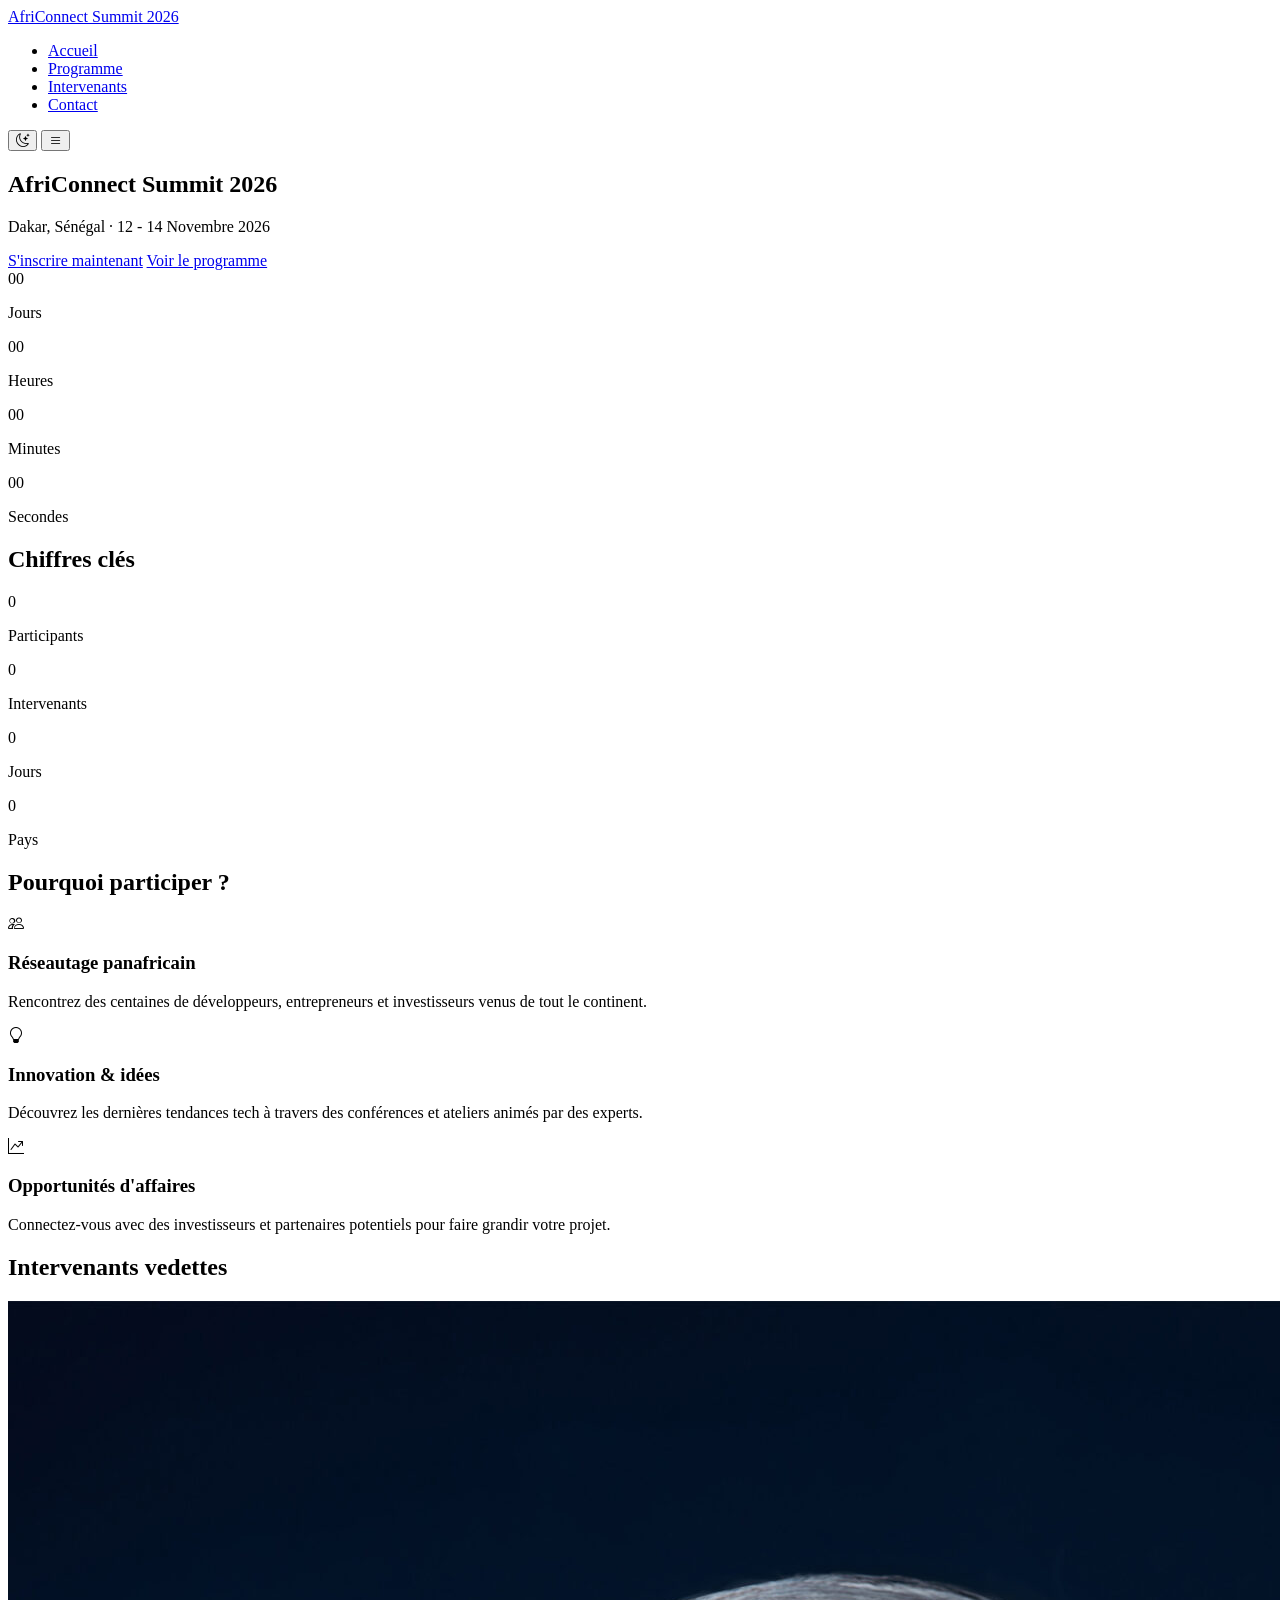
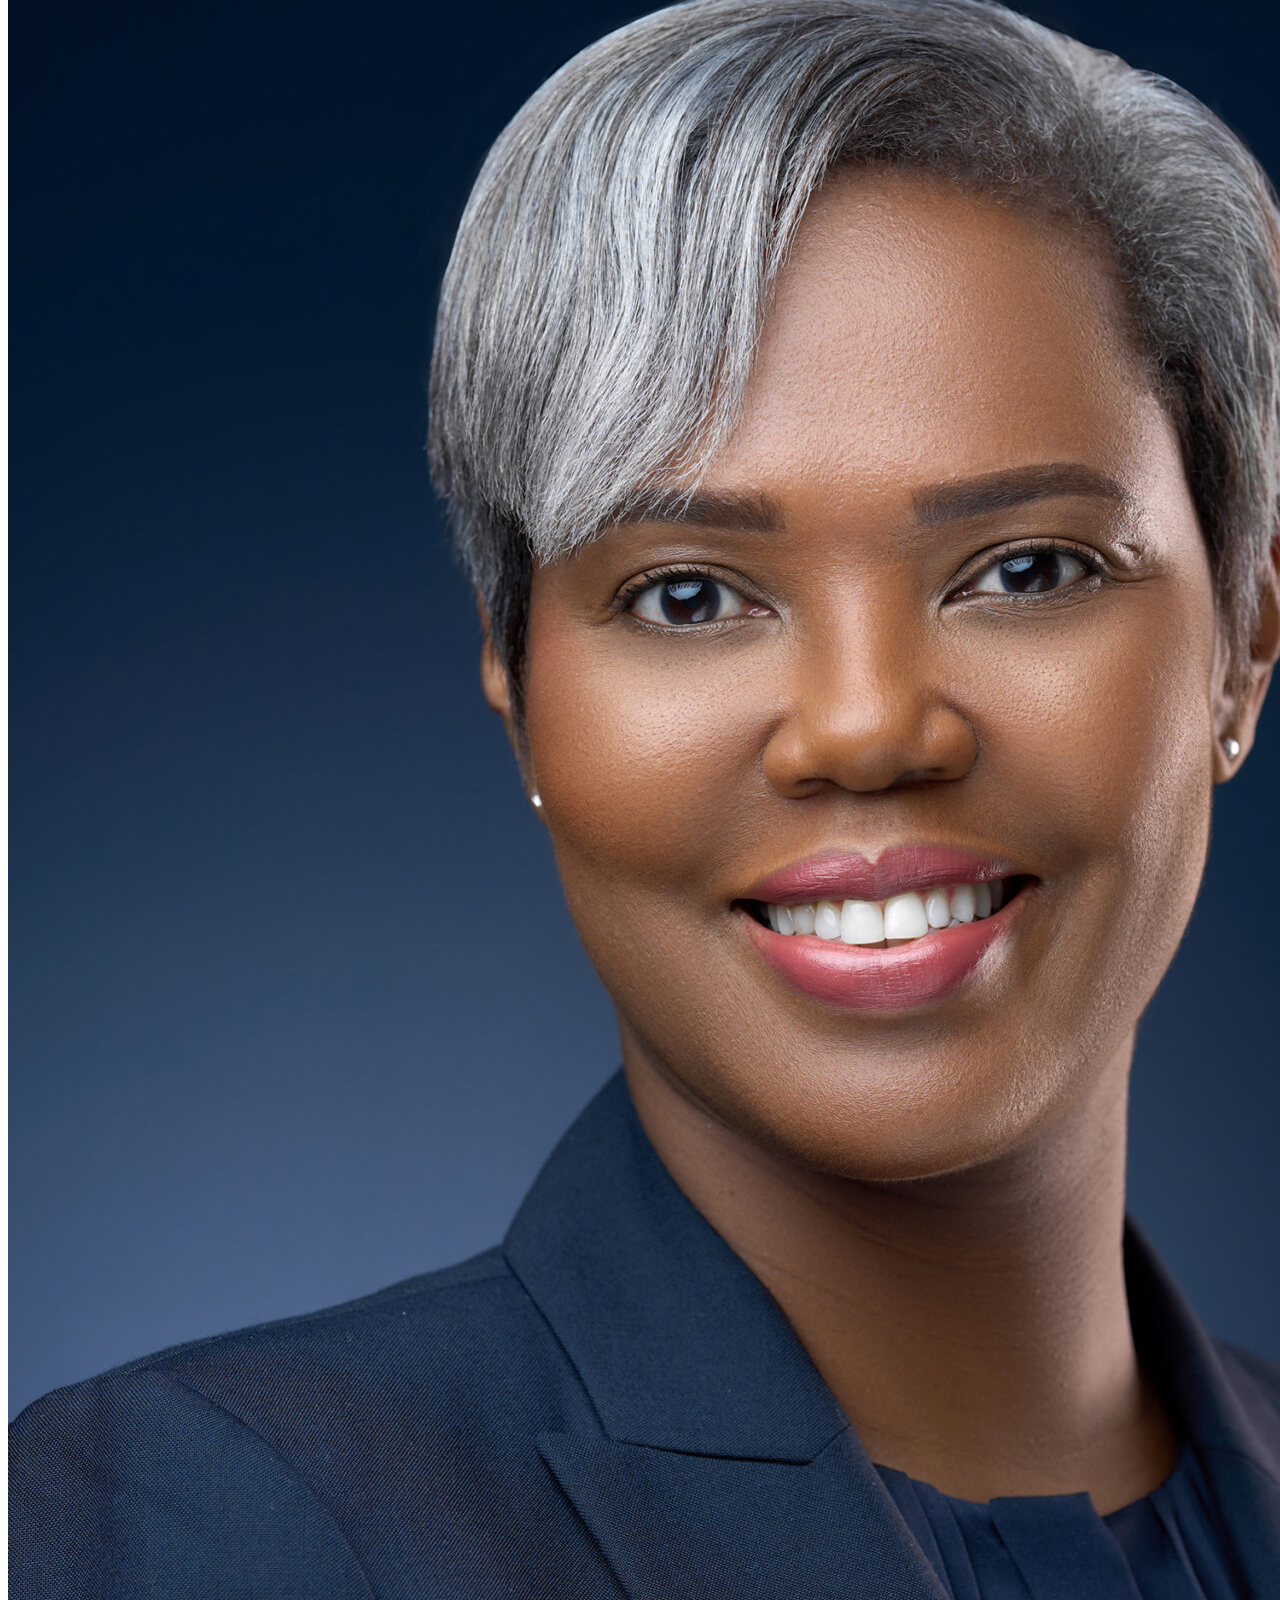
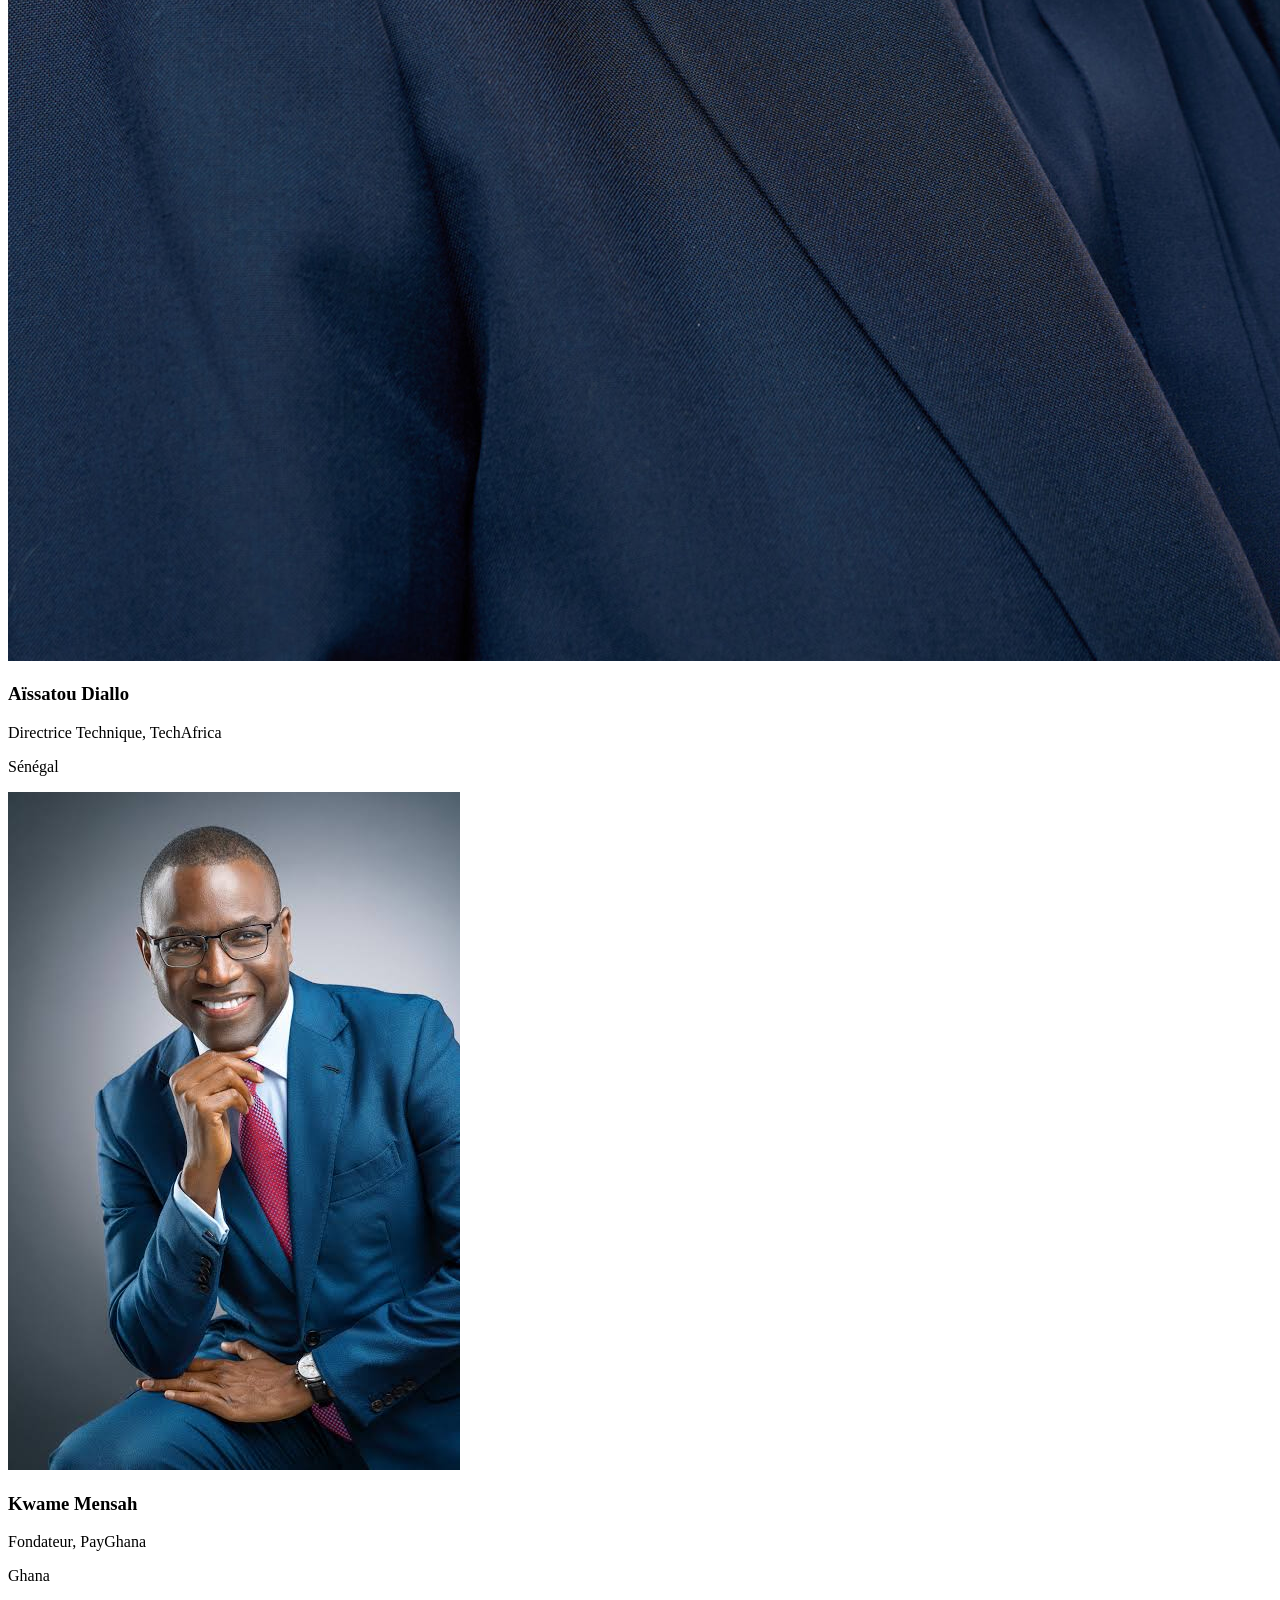
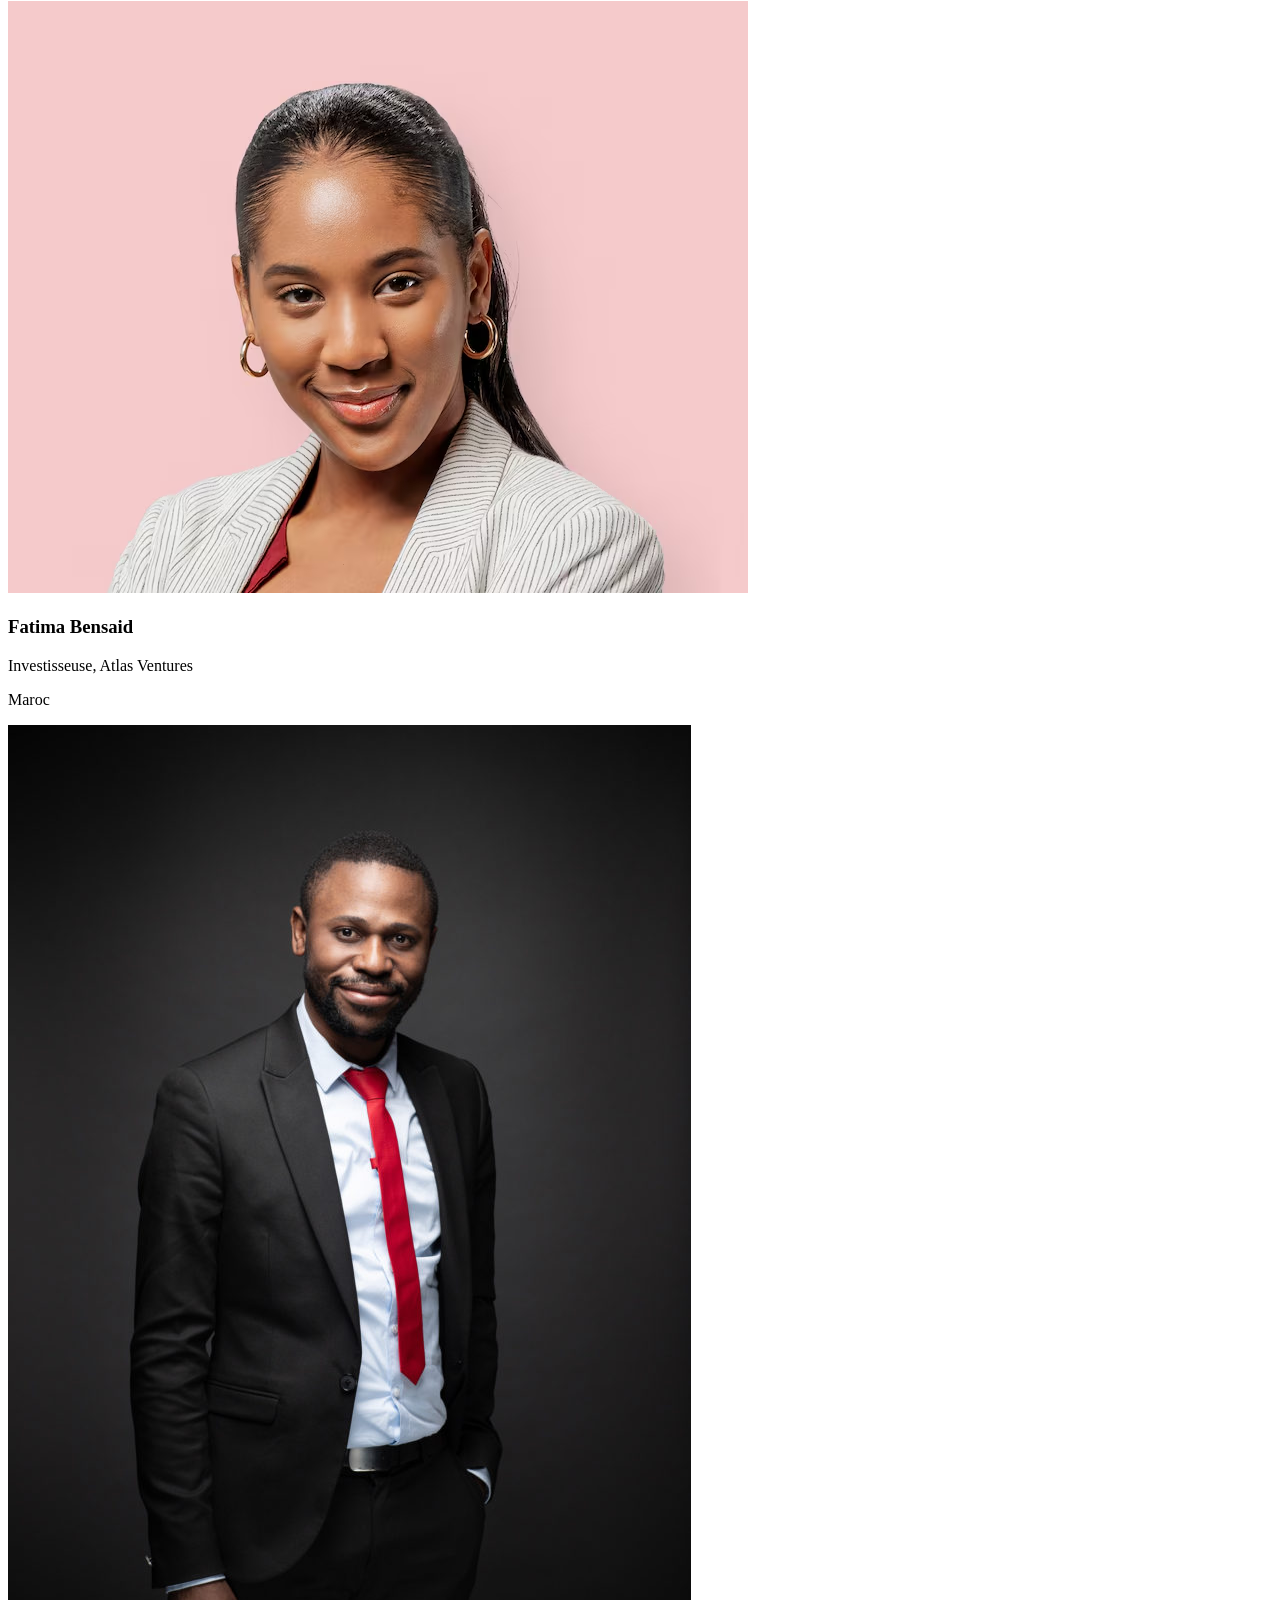
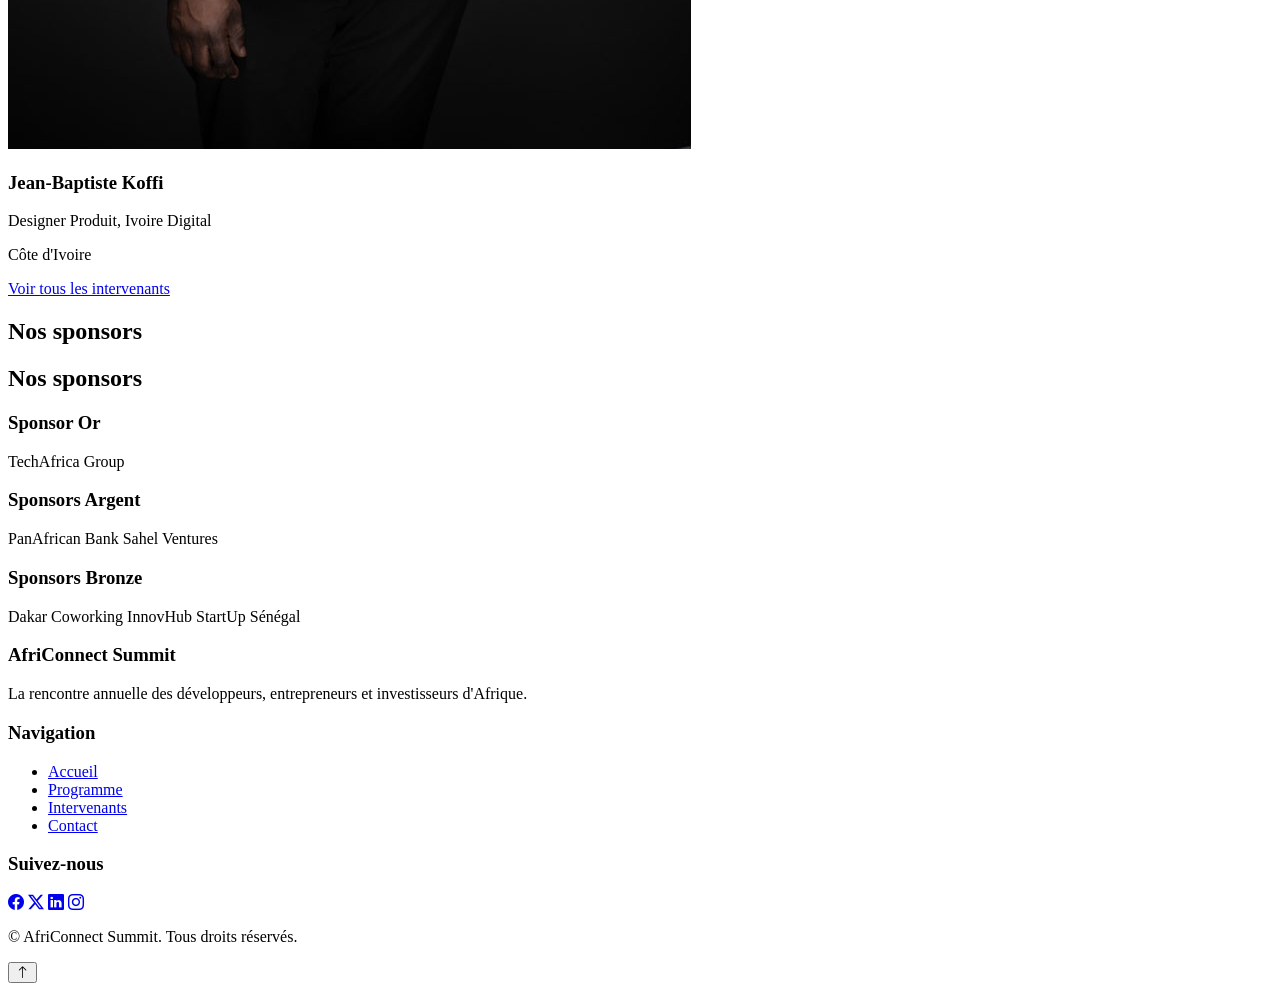
==== index.html @ 8e3510ae "Structure HTML complète de la page d'accueil" ====
<!DOCTYPE html>
<html lang="fr">
<head>
  <meta charset="UTF-8">
  <meta name="viewport" content="width=device-width, initial-scale=1.0">
  <title>AfriConnect Summit 2026</title>
  <link rel="preconnect" href="https://fonts.googleapis.com">
  <link href="https://fonts.googleapis.com/css2?family=Poppins:wght@600;700&family=Inter:wght@400;500&display=swap" rel="stylesheet">
  <link rel="stylesheet" href="https://cdn.jsdelivr.net/npm/bootstrap-icons@1.11.3/font/bootstrap-icons.css">
  <link rel="stylesheet" href="css/style.css">
</head>
<body>
    <header id="navbar">
  <nav>
    <a href="index.html" class="logo">AfriConnect Summit 2026</a>

    <ul class="nav-links">
      <li><a href="index.html">Accueil</a></li>
      <li><a href="programme.html">Programme</a></li>
      <li><a href="intervenants.html">Intervenants</a></li>
      <li><a href="contact.html">Contact</a></li>
    </ul>

    <button id="theme-toggle" aria-label="Basculer entre le mode sombre et le mode clair">
      <i class="bi bi-moon-stars"></i>
    </button>

    <button id="hamburger" aria-label="Ouvrir le menu de navigation">
      <i class="bi bi-list"></i>
    </button>
  </nav>
</header>

<main>

    <section class="hero">
        <h1>AfriConnect Summit 2026</h1>
        <p class="hero-subtitle">Dakar, Sénégal · 12 - 14 Novembre 2026</p>

        <div class="hero-buttons">
            <a href="contact.html" class="btn btn-primary">S'inscrire maintenant</a>
            <a href="programme.html" class="btn btn-secondary">Voir le programme</a>
        </div>

        <div class="countdown" id="countdown">
            <div class="countdown-item">
            <span id="days">00</span>
            <p>Jours</p>
        </div>
        <div class="countdown-item">
            <span id="hours">00</span>
            <p>Heures</p>
        </div>
        <div class="countdown-item">
            <span id="minutes">00</span>
            <p>Minutes</p>
        </div>
        <div class="countdown-item">
            <span id="seconds">00</span>
            <p>Secondes</p>
        </div>
        </div>
    </section>

</main>

<section class="stats">
  <h2 class="sr-only">Chiffres clés</h2>

  <div class="stats-grid">
    <div class="stat-item">
      <span class="stat-number" data-target="1200">0</span>
      <p>Participants</p>
    </div>

    <div class="stat-item">
      <span class="stat-number" data-target="48">0</span>
      <p>Intervenants</p>
    </div>

    <div class="stat-item">
      <span class="stat-number" data-target="3">0</span>
      <p>Jours</p>
    </div>

    <div class="stat-item">
      <span class="stat-number" data-target="12">0</span>
      <p>Pays</p>
    </div>
  </div>
</section>

<section class="why-attend">
  <h2>Pourquoi participer ?</h2>

  <div class="why-attend-grid">
    <article class="why-item">
      <i class="bi bi-people" aria-hidden="true"></i>
      <h3>Réseautage panafricain</h3>
      <p>Rencontrez des centaines de développeurs, entrepreneurs et investisseurs venus de tout le continent.</p>
    </article>

    <article class="why-item">
      <i class="bi bi-lightbulb" aria-hidden="true"></i>
      <h3>Innovation & idées</h3>
      <p>Découvrez les dernières tendances tech à travers des conférences et ateliers animés par des experts.</p>
    </article>

    <article class="why-item">
      <i class="bi bi-graph-up-arrow" aria-hidden="true"></i>
      <h3>Opportunités d'affaires</h3>
      <p>Connectez-vous avec des investisseurs et partenaires potentiels pour faire grandir votre projet.</p>
    </article>
  </div>
</section>

<section class="featured-speakers">
  <h2>Intervenants vedettes</h2>

  <div class="speakers-grid">
    <article class="speaker-card">
      <img src="images/LP_08780-scaled.jpg" alt="Portrait de Aïssatou Diallo, Directrice Technique">
      <h3>Aïssatou Diallo</h3>
      <p class="speaker-title">Directrice Technique, TechAfrica</p>
      <p class="speaker-country">Sénégal</p>
    </article>

    <article class="speaker-card">
      <img src="images/images (1).jpg" alt="Portrait de Kwame Mensah, Fondateur de startup">
      <h3>Kwame Mensah</h3>
      <p class="speaker-title">Fondateur, PayGhana</p>
      <p class="speaker-country">Ghana</p>
    </article>

    <article class="speaker-card">
      <img src="images/portrait-femme-affaires-confiant-visage-souriant_53876-137693.avif" alt="Portrait de Fatima Bensaid, Investisseuse">
      <h3>Fatima Bensaid</h3>
      <p class="speaker-title">Investisseuse, Atlas Ventures</p>
      <p class="speaker-country">Maroc</p>
    </article>

    <article class="speaker-card">
      <img src="images/IMG_1684-Modifier-683x1024.jpg" alt="Portrait de Jean-Baptiste Koffi, Designer produit">
      <h3>Jean-Baptiste Koffi</h3>
      <p class="speaker-title">Designer Produit, Ivoire Digital</p>
      <p class="speaker-country">Côte d'Ivoire</p>
    </article>
  </div>

  <a href="intervenants.html" class="btn btn-secondary">Voir tous les intervenants</a>
</section>

<section class="sponsors">
  <h2>Nos sponsors</h2>

  <section class="sponsors">
  <h2>Nos sponsors</h2>

  <div class="sponsors-tier">
    <h3>Sponsor Or</h3>
    <div class="sponsors-row sponsors-gold">
      <span class="sponsor-name">TechAfrica Group</span>
    </div>
  </div>

  <div class="sponsors-tier">
    <h3>Sponsors Argent</h3>
    <div class="sponsors-row sponsors-silver">
      <span class="sponsor-name">PanAfrican Bank</span>
      <span class="sponsor-name">Sahel Ventures</span>
    </div>
  </div>

  <div class="sponsors-tier">
    <h3>Sponsors Bronze</h3>
    <div class="sponsors-row sponsors-bronze">
      <span class="sponsor-name">Dakar Coworking</span>
      <span class="sponsor-name">InnovHub</span>
      <span class="sponsor-name">StartUp Sénégal</span>
    </div>
  </div>
</section>

<footer>
  <div class="footer-columns">

    <div class="footer-col">
      <h3>AfriConnect Summit</h3>
      <p>La rencontre annuelle des développeurs, entrepreneurs et investisseurs d'Afrique.</p>
    </div>

    <div class="footer-col">
      <h3>Navigation</h3>
      <ul>
        <li><a href="index.html">Accueil</a></li>
        <li><a href="programme.html">Programme</a></li>
        <li><a href="intervenants.html">Intervenants</a></li>
        <li><a href="contact.html">Contact</a></li>
      </ul>
    </div>

    <div class="footer-col">
      <h3>Suivez-nous</h3>
      <div class="social-icons">
        <a href="#" aria-label="Suivre AfriConnect Summit sur Facebook"><i class="bi bi-facebook"></i></a>
        <a href="#" aria-label="Suivre AfriConnect Summit sur Twitter"><i class="bi bi-twitter-x"></i></a>
        <a href="#" aria-label="Suivre AfriConnect Summit sur LinkedIn"><i class="bi bi-linkedin"></i></a>
        <a href="#" aria-label="Suivre AfriConnect Summit sur Instagram"><i class="bi bi-instagram"></i></a>
      </div>
    </div>

  </div>

  <div class="footer-bottom">
    <p>&copy; <span id="year"></span> AfriConnect Summit. Tous droits réservés.</p>
  </div>

  <button id="back-to-top" aria-label="Retourner en haut de la page">
    <i class="bi bi-arrow-up"></i>
  </button>
</footer>

</body>
</html>
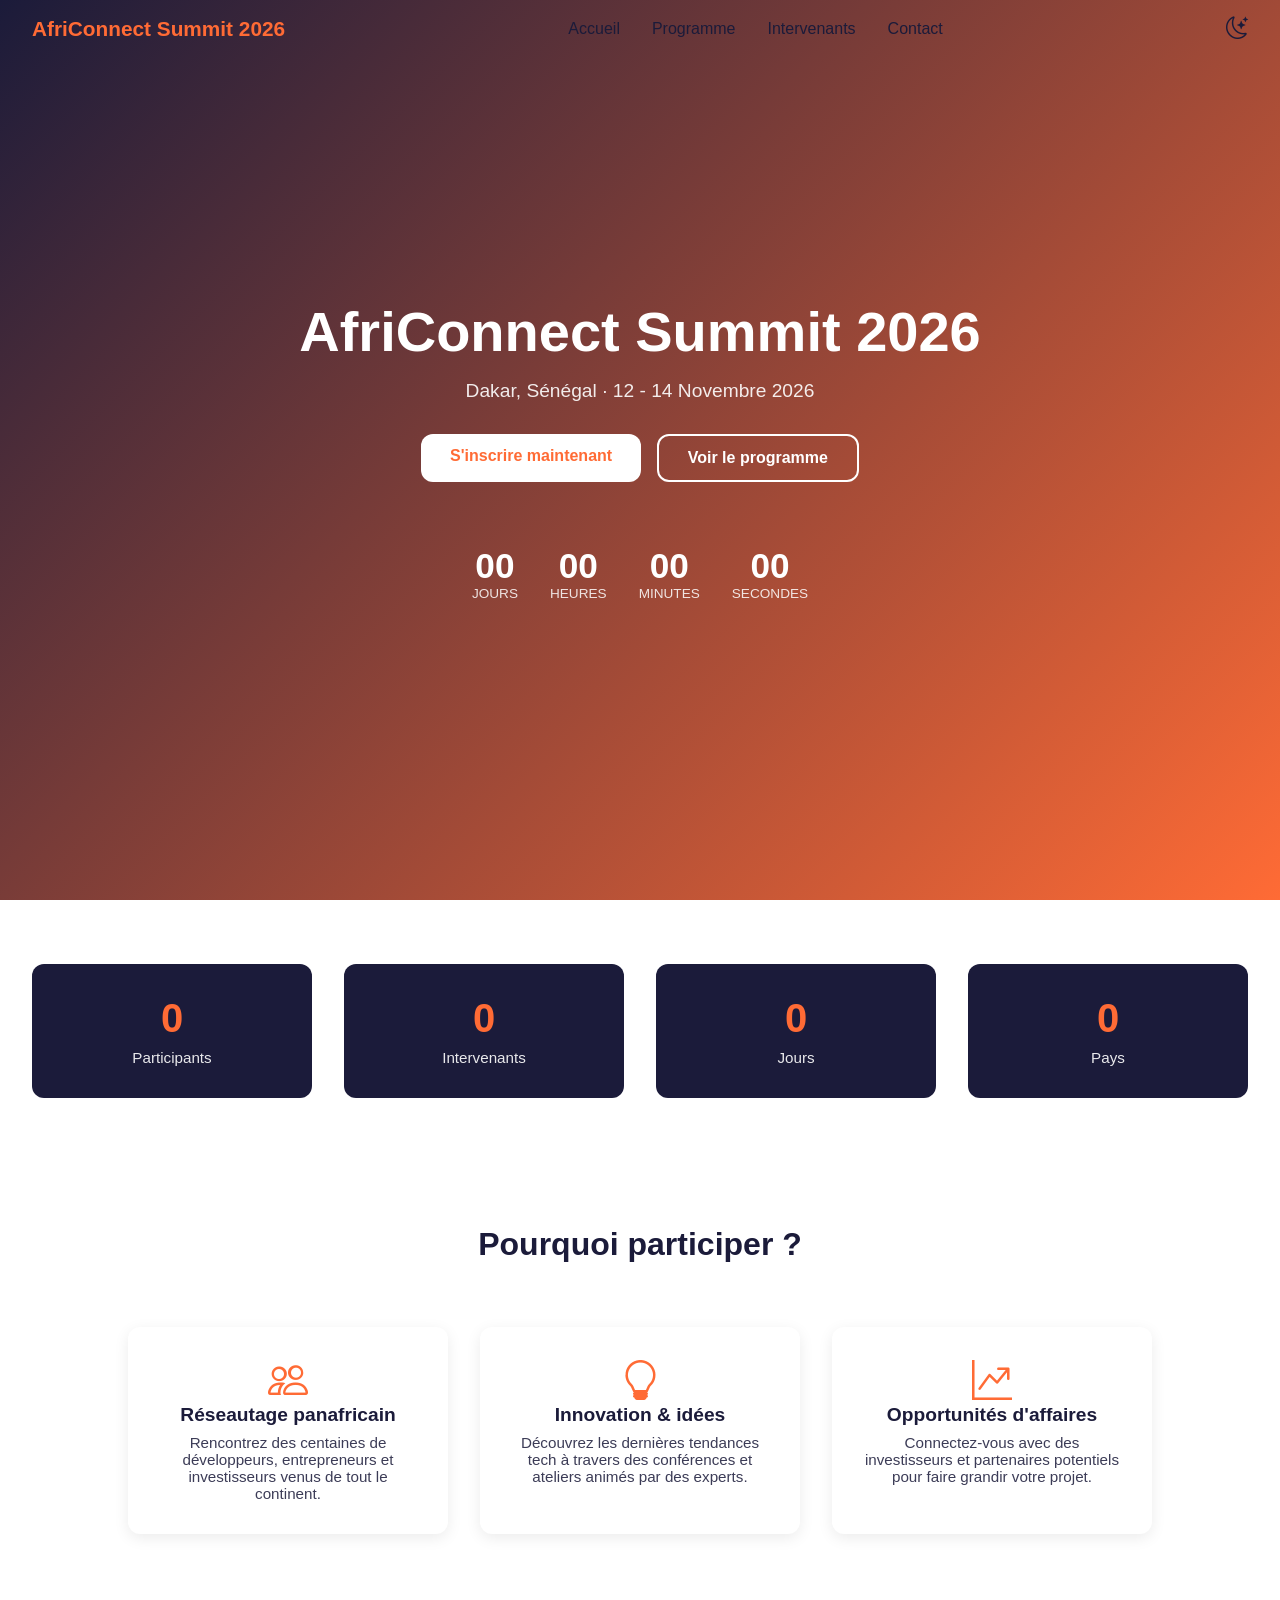
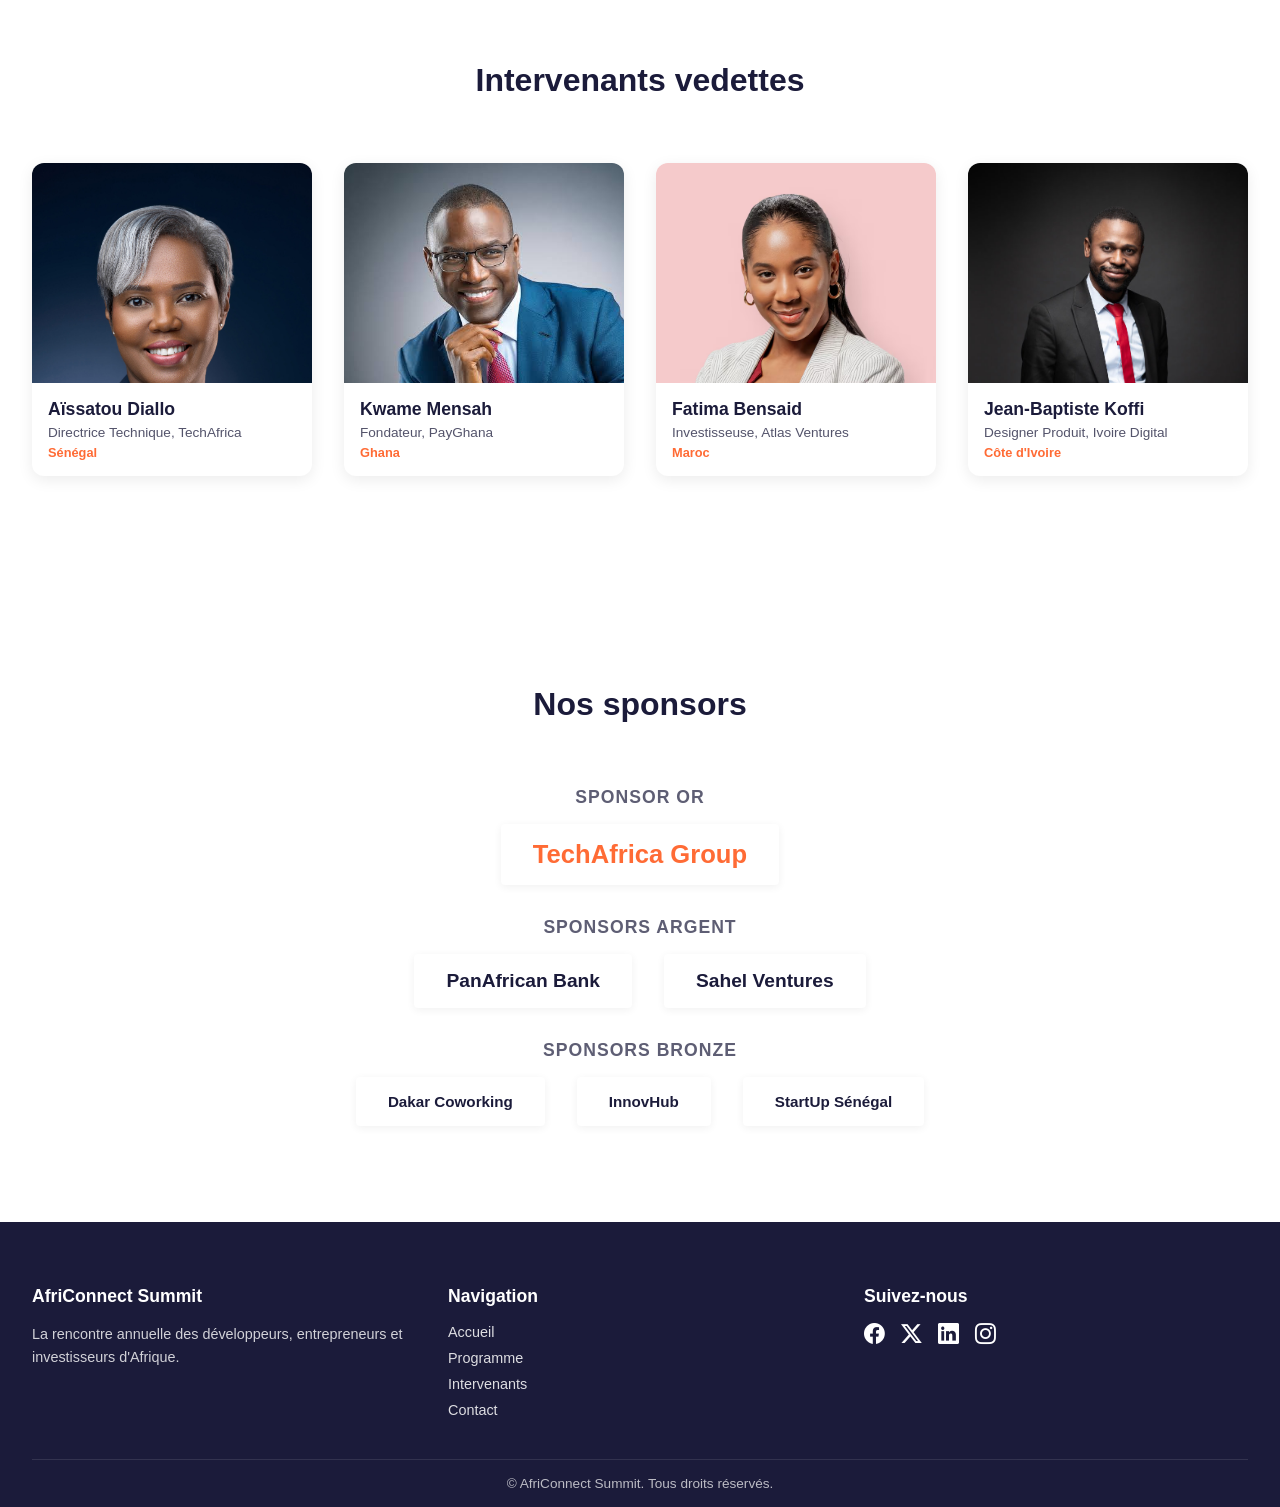
==== commit 3ea4fe10: "Mise en place des variables CSS et du style de la navbar/hero" ====
--- a/index.html
+++ b/index.html
@@ -150,9 +150,6 @@
   <a href="intervenants.html" class="btn btn-secondary">Voir tous les intervenants</a>
 </section>
 
-<section class="sponsors">
-  <h2>Nos sponsors</h2>
-
   <section class="sponsors">
   <h2>Nos sponsors</h2>
 
--- a/css/style.css
+++ b/css/style.css
@@ -0,0 +1,544 @@
+:root {
+  /* Couleurs principales */
+  --color-primary: #FF6B35;
+  --color-secondary: #1B1B3A;
+  --color-light-bg: #FFFFFF;
+  --color-light-text: #1B1B3A;
+
+  /* Couleurs dark mode */
+  --color-dark-bg: #12121F;
+  --color-dark-text: #F5F5F5;
+
+  /* Typographie */
+  --font-heading: 'Poppins', sans-serif;
+  --font-body: 'Inter', sans-serif;
+
+  /* Espacements */
+  --spacing-sm: 0.5rem;
+  --spacing-md: 1rem;
+  --spacing-lg: 2rem;
+  --spacing-xl: 4rem;
+
+  /* Radius */
+  --radius-sm: 4px;
+  --radius-md: 12px;
+
+  /* Transition standard */
+  --transition-speed: 0.3s;
+}
+
+[data-theme="dark"] {
+  --color-light-bg: var(--color-dark-bg);
+  --color-light-text: var(--color-dark-text);
+}
+
+* {
+  margin: 0;
+  padding: 0;
+  box-sizing: border-box;
+}
+
+body {
+  font-family: var(--font-body);
+  background: var(--color-light-bg);
+  color: var(--color-light-text);
+  transition: background var(--transition-speed), color var(--transition-speed);
+}
+
+h1, h2, h3 {
+  font-family: var(--font-heading);
+}
+
+a {
+  text-decoration: none;
+  color: inherit;
+}
+
+img {
+  max-width: 100%;
+  display: block;
+}
+
+.sr-only {
+  position: absolute;
+  width: 1px;
+  height: 1px;
+  overflow: hidden;
+  clip: rect(0, 0, 0, 0);
+  white-space: nowrap;
+}
+
+/* ===== NAVBAR ===== */
+header#navbar {
+  position: fixed;
+  top: 0;
+  left: 0;
+  width: 100%;
+  z-index: 1000;
+  background: transparent;
+  transition: background var(--transition-speed), box-shadow var(--transition-speed);
+}
+
+header#navbar.scrolled {
+  background: var(--color-light-bg);
+  box-shadow: 0 2px 10px rgba(0, 0, 0, 0.1);
+}
+
+header#navbar nav {
+  display: flex;
+  align-items: center;
+  justify-content: space-between;
+  padding: var(--spacing-md) var(--spacing-lg);
+}
+
+.logo {
+  font-family: var(--font-heading);
+  font-weight: 700;
+  font-size: 1.3rem;
+  color: var(--color-primary);
+}
+
+.nav-links {
+  display: flex;
+  gap: var(--spacing-lg);
+  list-style: none;
+}
+
+.nav-links a {
+  font-weight: 500;
+  transition: color var(--transition-speed);
+}
+
+.nav-links a:hover {
+  color: var(--color-primary);
+}
+
+#theme-toggle,
+#hamburger {
+  background: none;
+  border: none;
+  font-size: 1.4rem;
+  cursor: pointer;
+  color: var(--color-light-text);
+  transition: color var(--transition-speed);
+}
+
+#theme-toggle:hover,
+#hamburger:hover {
+  color: var(--color-primary);
+}
+
+#hamburger {
+  display: none;
+}
+
+/* ===== HERO ===== */
+.hero {
+  min-height: 100vh;
+  display: flex;
+  flex-direction: column;
+  align-items: center;
+  justify-content: center;
+  text-align: center;
+  padding: var(--spacing-lg);
+  background: linear-gradient(135deg, var(--color-secondary), var(--color-primary));
+  color: #fff;
+  animation: fadeInUp 1s ease-out;
+}
+
+.hero h1 {
+  font-size: clamp(2rem, 5vw, 3.5rem);
+  margin-bottom: var(--spacing-md);
+}
+
+.hero-subtitle {
+  font-size: 1.2rem;
+  margin-bottom: var(--spacing-lg);
+  opacity: 0.9;
+}
+
+.hero-buttons {
+  display: flex;
+  gap: var(--spacing-md);
+  margin-bottom: var(--spacing-xl);
+  flex-wrap: wrap;
+  justify-content: center;
+}
+
+.btn {
+  padding: 0.8rem 1.8rem;
+  border-radius: var(--radius-md);
+  font-weight: 600;
+  transition: transform var(--transition-speed), box-shadow var(--transition-speed);
+}
+
+.btn-primary {
+  background: #fff;
+  color: var(--color-primary);
+}
+
+.btn-secondary {
+  background: transparent;
+  border: 2px solid #fff;
+  color: #fff;
+}
+
+.btn:hover {
+  transform: translateY(-3px);
+  box-shadow: 0 6px 15px rgba(0, 0, 0, 0.2);
+}
+
+/* Countdown */
+.countdown {
+  display: flex;
+  gap: var(--spacing-lg);
+}
+
+.countdown-item {
+  display: flex;
+  flex-direction: column;
+  align-items: center;
+}
+
+.countdown-item span {
+  font-size: 2.2rem;
+  font-weight: 700;
+  font-family: var(--font-heading);
+}
+
+.countdown-item p {
+  font-size: 0.85rem;
+  opacity: 0.85;
+  text-transform: uppercase;
+}
+
+@keyframes fadeInUp {
+  from {
+    opacity: 0;
+    transform: translateY(30px);
+  }
+  to {
+    opacity: 1;
+    transform: translateY(0);
+  }
+}
+
+/* ===== STATS ===== */
+.stats {
+  padding: var(--spacing-xl) var(--spacing-lg);
+}
+
+.stats-grid {
+  display: grid;
+  grid-template-columns: repeat(4, 1fr);
+  gap: var(--spacing-lg);
+  text-align: center;
+}
+
+.stat-item {
+  padding: var(--spacing-lg);
+  border-radius: var(--radius-md);
+  background: var(--color-secondary);
+  color: #fff;
+  transition: transform var(--transition-speed);
+}
+
+.stat-item:hover {
+  transform: translateY(-5px);
+}
+
+.stat-number {
+  display: block;
+  font-family: var(--font-heading);
+  font-size: 2.5rem;
+  font-weight: 700;
+  color: var(--color-primary);
+}
+
+.stat-item p {
+  margin-top: var(--spacing-sm);
+  font-size: 0.95rem;
+  opacity: 0.9;
+}
+
+/* ===== ANIMATIONS AU SCROLL (utilisées par IntersectionObserver) ===== */
+.reveal {
+  opacity: 0;
+  transform: translateY(40px);
+  transition: opacity 0.8s ease-out, transform 0.8s ease-out;
+}
+
+.reveal.visible {
+  opacity: 1;
+  transform: translateY(0);
+}
+
+/* ===== WHY ATTEND ===== */
+.why-attend {
+  padding: var(--spacing-xl) var(--spacing-lg);
+  text-align: center;
+}
+
+.why-attend h2 {
+  margin-bottom: var(--spacing-xl);
+  font-size: 2rem;
+}
+
+.why-attend-grid {
+  display: flex;
+  gap: var(--spacing-lg);
+  flex-wrap: wrap;
+  justify-content: center;
+}
+
+.why-item {
+  flex: 1 1 280px;
+  max-width: 320px;
+  padding: var(--spacing-lg);
+  border-radius: var(--radius-md);
+  background: var(--color-light-bg);
+  box-shadow: 0 4px 15px rgba(0, 0, 0, 0.08);
+  transition: transform var(--transition-speed), box-shadow var(--transition-speed);
+}
+
+.why-item:hover {
+  transform: translateY(-8px);
+  box-shadow: 0 10px 25px rgba(0, 0, 0, 0.12);
+}
+
+.why-item i {
+  font-size: 2.5rem;
+  color: var(--color-primary);
+  margin-bottom: var(--spacing-md);
+}
+
+.why-item h3 {
+  margin-bottom: var(--spacing-sm);
+  font-size: 1.2rem;
+}
+
+.why-item p {
+  font-size: 0.95rem;
+  opacity: 0.85;
+}
+
+/* ===== FEATURED SPEAKERS ===== */
+.featured-speakers {
+  padding: var(--spacing-xl) var(--spacing-lg);
+  text-align: center;
+}
+
+.featured-speakers h2 {
+  margin-bottom: var(--spacing-xl);
+  font-size: 2rem;
+}
+
+.speakers-grid {
+  display: grid;
+  grid-template-columns: repeat(4, 1fr);
+  gap: var(--spacing-lg);
+  margin-bottom: var(--spacing-xl);
+}
+
+.speaker-card {
+  border-radius: var(--radius-md);
+  overflow: hidden;
+  background: var(--color-light-bg);
+  box-shadow: 0 4px 15px rgba(0, 0, 0, 0.08);
+  transition: transform var(--transition-speed), box-shadow var(--transition-speed);
+  text-align: left;
+}
+
+.speaker-card:hover {
+  transform: translateY(-8px);
+  box-shadow: 0 10px 25px rgba(0, 0, 0, 0.15);
+}
+
+.speaker-card img {
+  width: 100%;
+  height: 220px;
+  object-fit: cover;
+  object-position: top;
+}
+
+.speaker-card h3 {
+  margin: var(--spacing-md) var(--spacing-md) 0;
+  font-size: 1.1rem;
+}
+
+.speaker-title {
+  margin: 0.3rem var(--spacing-md) 0;
+  font-size: 0.85rem;
+  opacity: 0.75;
+}
+
+.speaker-country {
+  margin: 0.3rem var(--spacing-md) var(--spacing-md);
+  font-size: 0.8rem;
+  font-weight: 600;
+  color: var(--color-primary);
+}
+
+/* ===== SPONSORS ===== */
+.sponsors {
+  padding: var(--spacing-xl) var(--spacing-lg);
+  text-align: center;
+}
+
+.sponsors h2 {
+  margin-bottom: var(--spacing-xl);
+  font-size: 2rem;
+}
+
+.sponsors-tier {
+  margin-bottom: var(--spacing-lg);
+}
+
+.sponsors-tier h3 {
+  margin-bottom: var(--spacing-md);
+  font-size: 1.1rem;
+  opacity: 0.7;
+  text-transform: uppercase;
+  letter-spacing: 1px;
+}
+
+.sponsors-row {
+  display: flex;
+  gap: var(--spacing-lg);
+  flex-wrap: wrap;
+  justify-content: center;
+  align-items: center;
+}
+
+.sponsor-name {
+  font-family: var(--font-heading);
+  font-weight: 700;
+  color: var(--color-secondary);
+  padding: var(--spacing-md) var(--spacing-lg);
+  border-radius: var(--radius-sm);
+  background: var(--color-light-bg);
+  box-shadow: 0 2px 8px rgba(0, 0, 0, 0.06);
+  transition: transform var(--transition-speed);
+}
+
+.sponsor-name:hover {
+  transform: scale(1.05);
+}
+
+.sponsors-gold .sponsor-name {
+  font-size: 1.6rem;
+  color: var(--color-primary);
+}
+
+.sponsors-silver .sponsor-name {
+  font-size: 1.2rem;
+}
+
+.sponsors-bronze .sponsor-name {
+  font-size: 0.95rem;
+}
+
+/* ===== FOOTER ===== */
+footer {
+  background: var(--color-secondary);
+  color: #fff;
+  padding: var(--spacing-xl) var(--spacing-lg) var(--spacing-md);
+}
+
+.footer-columns {
+  display: flex;
+  justify-content: space-between;
+  flex-wrap: wrap;
+  gap: var(--spacing-lg);
+  margin-bottom: var(--spacing-lg);
+}
+
+.footer-col {
+  flex: 1 1 220px;
+}
+
+.footer-col h3 {
+  margin-bottom: var(--spacing-md);
+  font-size: 1.1rem;
+}
+
+.footer-col p {
+  font-size: 0.9rem;
+  opacity: 0.8;
+  line-height: 1.6;
+}
+
+.footer-col ul {
+  list-style: none;
+}
+
+.footer-col ul li {
+  margin-bottom: var(--spacing-sm);
+}
+
+.footer-col ul a {
+  font-size: 0.9rem;
+  opacity: 0.85;
+  transition: opacity var(--transition-speed);
+}
+
+.footer-col ul a:hover {
+  opacity: 1;
+  color: var(--color-primary);
+}
+
+.social-icons {
+  display: flex;
+  gap: var(--spacing-md);
+}
+
+.social-icons a {
+  font-size: 1.3rem;
+  transition: color var(--transition-speed), transform var(--transition-speed);
+}
+
+.social-icons a:hover {
+  color: var(--color-primary);
+  transform: translateY(-3px);
+}
+
+.footer-bottom {
+  text-align: center;
+  padding-top: var(--spacing-md);
+  border-top: 1px solid rgba(255, 255, 255, 0.15);
+  font-size: 0.85rem;
+  opacity: 0.7;
+}
+
+/* Bouton retour en haut */
+#back-to-top {
+  position: fixed;
+  bottom: 30px;
+  right: 30px;
+  width: 45px;
+  height: 45px;
+  border-radius: 50%;
+  background: var(--color-primary);
+  color: #fff;
+  border: none;
+  font-size: 1.2rem;
+  cursor: pointer;
+  display: flex;
+  align-items: center;
+  justify-content: center;
+  opacity: 0;
+  visibility: hidden;
+  transform: translateY(20px);
+  transition: opacity var(--transition-speed), transform var(--transition-speed), visibility var(--transition-speed);
+  z-index: 999;
+}
+
+#back-to-top.visible {
+  opacity: 1;
+  visibility: visible;
+  transform: translateY(0);
+}
+
+#back-to-top:hover {
+  transform: translateY(-4px);
+}
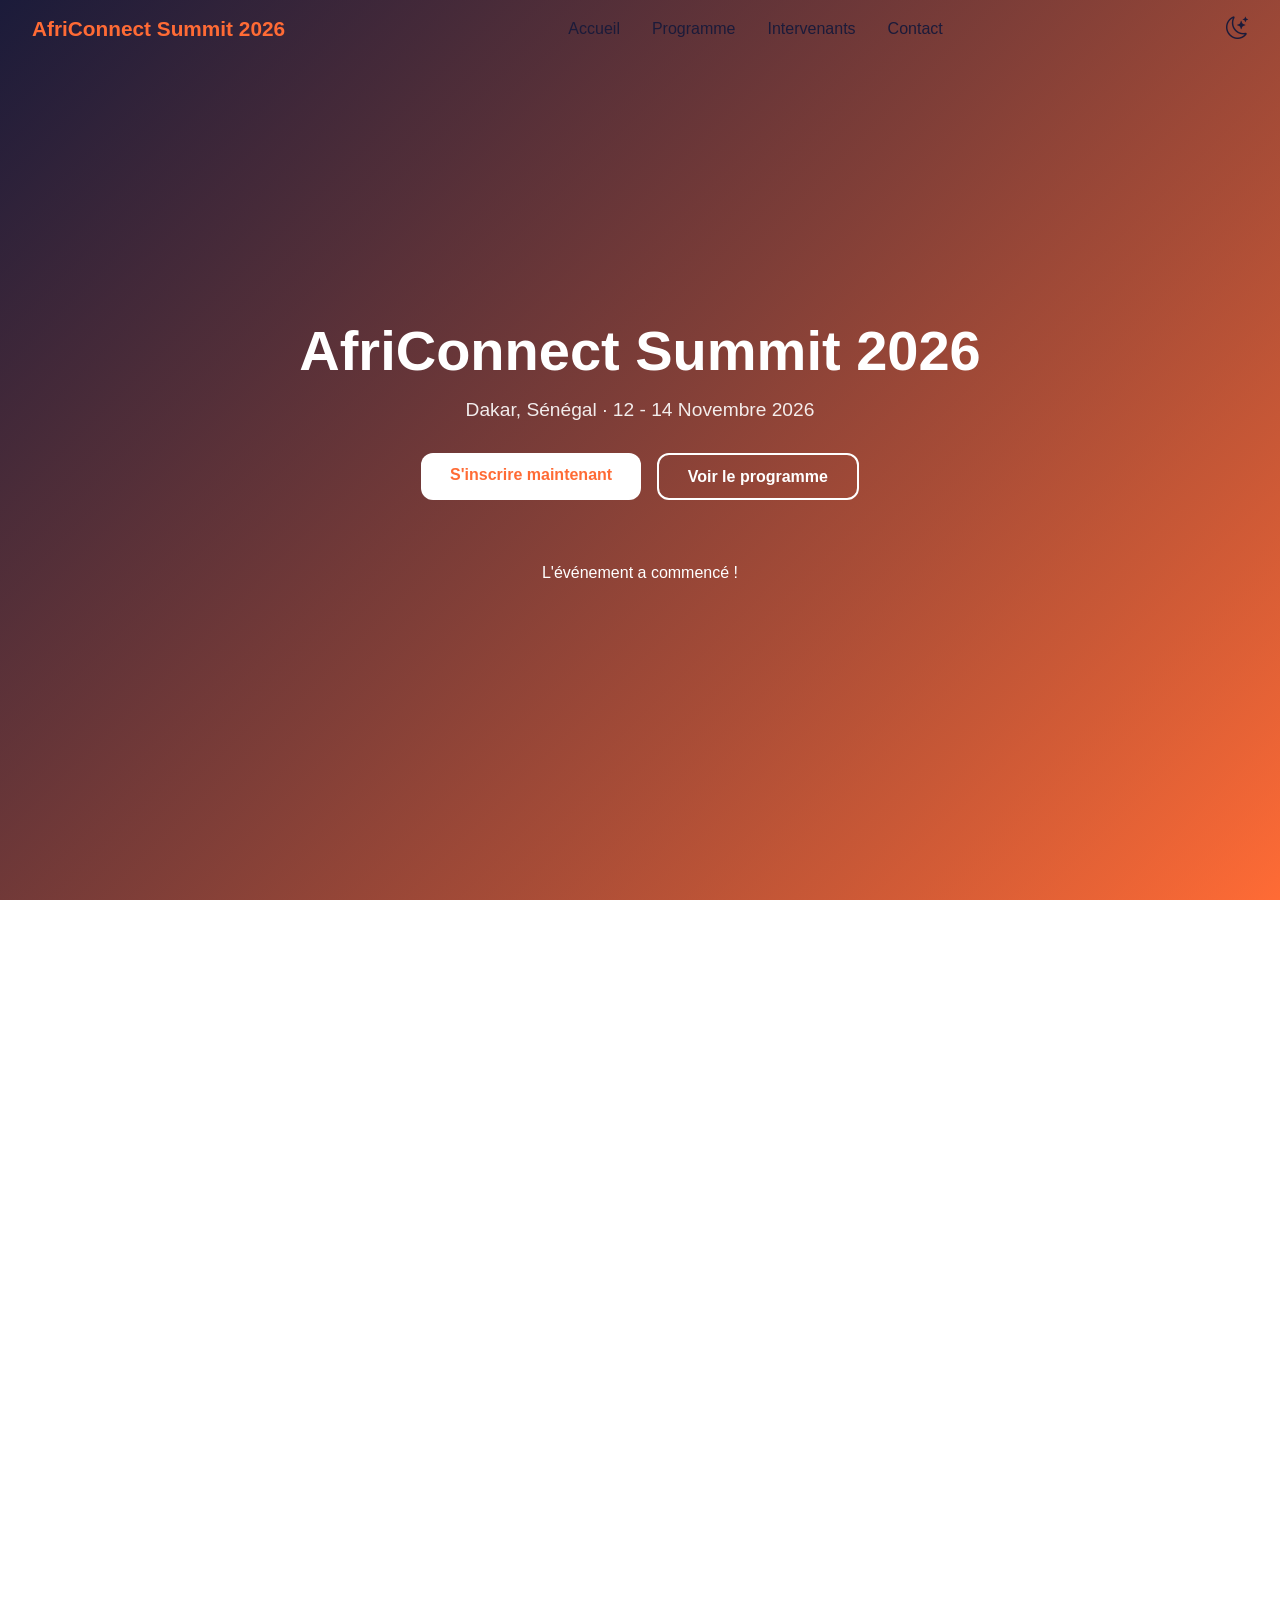
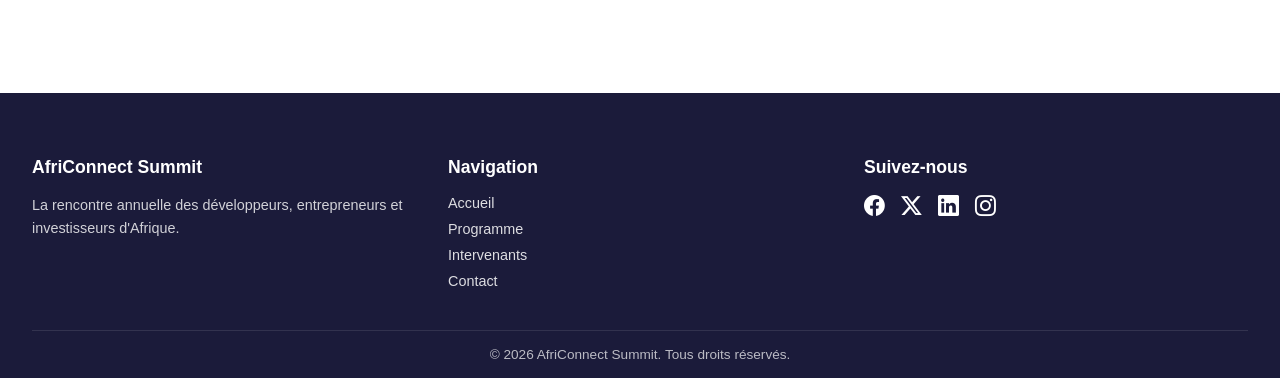
==== commit 98f07ac2: "Ajout de toutes les fonctionnalités JavaScript : dark mode, animations, validation, etc." ====
--- a/index.html
+++ b/index.html
@@ -34,6 +34,10 @@
 <main>
 
     <section class="hero">
+  <video class="hero-video" autoplay muted loop playsinline>
+    <source src="videos/hero-background.mp4" type="video/mp4">
+  </video>
+  <div class="hero-overlay"></div>
         <h1>AfriConnect Summit 2026</h1>
         <p class="hero-subtitle">Dakar, Sénégal · 12 - 14 Novembre 2026</p>
 
@@ -64,7 +68,7 @@
 
 </main>
 
-<section class="stats">
+<section class="stats reveal">
   <h2 class="sr-only">Chiffres clés</h2>
 
   <div class="stats-grid">
@@ -90,7 +94,7 @@
   </div>
 </section>
 
-<section class="why-attend">
+<section class="why-attend reveal">
   <h2>Pourquoi participer ?</h2>
 
   <div class="why-attend-grid">
@@ -114,7 +118,7 @@
   </div>
 </section>
 
-<section class="featured-speakers">
+<section class="featured-speakers reveal">
   <h2>Intervenants vedettes</h2>
 
   <div class="speakers-grid">
@@ -147,34 +151,50 @@
     </article>
   </div>
 
-  <a href="intervenants.html" class="btn btn-secondary">Voir tous les intervenants</a>
-</section>
-
-  <section class="sponsors">
+<a href="intervenants.html" class="btn btn-outline">Voir tous les intervenants</a>
+</section>
+
+<section class="sponsors reveal">
   <h2>Nos sponsors</h2>
 
-  <div class="sponsors-tier">
-    <h3>Sponsor Or</h3>
-    <div class="sponsors-row sponsors-gold">
-      <span class="sponsor-name">TechAfrica Group</span>
-    </div>
-  </div>
-
-  <div class="sponsors-tier">
-    <h3>Sponsors Argent</h3>
-    <div class="sponsors-row sponsors-silver">
-      <span class="sponsor-name">PanAfrican Bank</span>
-      <span class="sponsor-name">Sahel Ventures</span>
-    </div>
-  </div>
-
-  <div class="sponsors-tier">
-    <h3>Sponsors Bronze</h3>
-    <div class="sponsors-row sponsors-bronze">
-      <span class="sponsor-name">Dakar Coworking</span>
-      <span class="sponsor-name">InnovHub</span>
-      <span class="sponsor-name">StartUp Sénégal</span>
-    </div>
+  <div class="sponsor-tiers">
+
+    <div class="tier-panel tier-gold">
+      <span class="tier-badge">Sponsor Or</span>
+      <div class="tier-logos">
+        <div class="sponsor-logo">
+          <img src="images/images.png" alt="Logo du sponsor Or : TechAfrica Group">
+        </div>
+      </div>
+    </div>
+
+    <div class="tier-panel tier-silver">
+      <span class="tier-badge">Sponsors Argent</span>
+      <div class="tier-logos">
+        <div class="sponsor-logo">
+          <img src="images/images (2).jpg" alt="Logo du sponsor Argent : Ecobank">
+        </div>
+        <div class="sponsor-logo">
+          <img src="images/images (1).png" alt="Logo du sponsor Argent : Sahel Développement">
+        </div>
+      </div>
+    </div>
+
+    <div class="tier-panel tier-bronze">
+      <span class="tier-badge">Sponsors Bronze</span>
+      <div class="tier-logos">
+        <div class="sponsor-logo">
+          <img src="images/geometric-coworking-logo-vector-24745047.avif" alt="Logo du sponsor Bronze : Coworking Space">
+        </div>
+        <div class="sponsor-logo">
+          <img src="images/images (3).jpg" alt="Logo du sponsor Bronze : InnovHub">
+        </div>
+        <div class="sponsor-logo">
+          <img src="images/logo_scs_officiel.png" alt="Logo du sponsor Bronze : StartUp Sénégal">
+        </div>
+      </div>
+    </div>
+
   </div>
 </section>
 
@@ -216,6 +236,7 @@
     <i class="bi bi-arrow-up"></i>
   </button>
 </footer>
+<script src="js/main.js"></script>
 
 </body>
 </html>
--- a/css/style.css
+++ b/css/style.css
@@ -390,54 +390,111 @@
   font-size: 2rem;
 }
 
-.sponsors-tier {
+.sponsor-tiers {
+  display: flex;
+  flex-direction: column;
+  gap: var(--spacing-lg);
+  max-width: 900px;
+  margin: 0 auto;
+}
+
+.tier-panel {
+  border-radius: var(--radius-md);
+  border: 1px solid rgba(0, 0, 0, 0.08);
+  border-top: 5px solid;
+  padding: var(--spacing-lg);
+  background: var(--color-light-bg);
+  box-shadow: 0 4px 15px rgba(0, 0, 0, 0.05);
+}
+
+.tier-gold {
+  border-top-color: #D4AF37;
+  padding: var(--spacing-xl) var(--spacing-lg);
+}
+
+.tier-silver {
+  border-top-color: #A8A9AD;
+}
+
+.tier-bronze {
+  border-top-color: #CD7F32;
+}
+
+.tier-badge {
+  display: inline-block;
   margin-bottom: var(--spacing-lg);
-}
-
-.sponsors-tier h3 {
-  margin-bottom: var(--spacing-md);
-  font-size: 1.1rem;
-  opacity: 0.7;
+  padding: 0.3rem 1rem;
+  border-radius: 999px;
+  font-size: 0.8rem;
+  font-weight: 700;
   text-transform: uppercase;
-  letter-spacing: 1px;
-}
-
-.sponsors-row {
-  display: flex;
-  gap: var(--spacing-lg);
+  letter-spacing: 0.5px;
+}
+
+.tier-gold .tier-badge {
+  background: rgba(212, 175, 55, 0.15);
+  color: #9c7a1e;
+}
+
+.tier-silver .tier-badge {
+  background: rgba(168, 169, 173, 0.2);
+  color: #6b6c6f;
+}
+
+.tier-bronze .tier-badge {
+  background: rgba(205, 127, 50, 0.15);
+  color: #8a5522;
+}
+
+.tier-logos {
+  display: flex;
   flex-wrap: wrap;
   justify-content: center;
   align-items: center;
-}
-
-.sponsor-name {
-  font-family: var(--font-heading);
-  font-weight: 700;
-  color: var(--color-secondary);
-  padding: var(--spacing-md) var(--spacing-lg);
-  border-radius: var(--radius-sm);
-  background: var(--color-light-bg);
-  box-shadow: 0 2px 8px rgba(0, 0, 0, 0.06);
+  gap: var(--spacing-lg);
+}
+
+.sponsor-logo {
+  display: flex;
+  align-items: center;
+  justify-content: center;
   transition: transform var(--transition-speed);
 }
 
-.sponsor-name:hover {
-  transform: scale(1.05);
-}
-
-.sponsors-gold .sponsor-name {
-  font-size: 1.6rem;
-  color: var(--color-primary);
-}
-
-.sponsors-silver .sponsor-name {
-  font-size: 1.2rem;
-}
-
-.sponsors-bronze .sponsor-name {
-  font-size: 0.95rem;
-}
-
+.sponsor-logo:hover {
+  transform: scale(1.06);
+}
+
+.sponsor-logo img {
+  display: block;
+  width: auto;
+  object-fit: contain;
+}
+
+.tier-gold .sponsor-logo img {
+  height: 150px;
+  max-width: 400px;
+}
+
+.tier-silver .sponsor-logo img {
+  height: 110px;
+  max-width: 320px;
+}
+
+.tier-bronze .sponsor-logo img {
+  height: 75px;
+  max-width: 240px;
+}
+.btn-outline {
+  background: transparent;
+  border: 2px solid var(--color-light-text);
+  color: var(--color-light-text);
+}
+
+.btn-outline:hover {
+  background: var(--color-light-text);
+  color: var(--color-light-bg);
+}
 /* ===== FOOTER ===== */
 footer {
   background: var(--color-secondary);
@@ -541,4 +598,569 @@
 
 #back-to-top:hover {
   transform: translateY(-4px);
+}
+
+/* ===== PAGE HERO (bannière interne, pages 2-4) ===== */
+.page-hero {
+  margin-top: 70px; /* évite que la navbar fixe cache le contenu */
+  padding: var(--spacing-xl) var(--spacing-lg);
+  background: linear-gradient(135deg, var(--color-secondary), var(--color-primary));
+  color: #fff;
+  text-align: center;
+}
+
+.page-hero h1 {
+  font-size: clamp(1.8rem, 4vw, 2.8rem);
+  margin-bottom: var(--spacing-sm);
+}
+
+.page-hero nav {
+  font-size: 0.9rem;
+  opacity: 0.85;
+}
+
+.page-hero nav a {
+  text-decoration: underline;
+  transition: opacity var(--transition-speed);
+}
+
+.page-hero nav a:hover {
+  opacity: 0.7;
+}
+
+/* ===== SCHEDULE / TABS ===== */
+.schedule {
+  padding: var(--spacing-xl) var(--spacing-lg);
+}
+
+.tabs {
+  display: flex;
+  gap: var(--spacing-md);
+  justify-content: center;
+  margin-bottom: var(--spacing-lg);
+  flex-wrap: wrap;
+}
+
+.tab-btn {
+  padding: 0.7rem 1.6rem;
+  border: 2px solid var(--color-primary);
+  border-radius: var(--radius-md);
+  background: transparent;
+  color: var(--color-primary);
+  font-weight: 600;
+  cursor: pointer;
+  transition: background var(--transition-speed), color var(--transition-speed);
+}
+
+.tab-btn:hover {
+  background: rgba(255, 107, 53, 0.1);
+}
+
+.tab-btn.active {
+  background: var(--color-primary);
+  color: #fff;
+}
+
+.tab-content {
+  display: none;
+}
+
+.tab-content.active {
+  display: block;
+}
+
+table {
+  width: 100%;
+  border-collapse: collapse;
+  border-radius: var(--radius-md);
+  overflow: hidden;
+}
+
+thead {
+  background: var(--color-secondary);
+  color: #fff;
+}
+
+th, td {
+  padding: var(--spacing-md);
+  text-align: left;
+  font-size: 0.9rem;
+}
+
+tbody tr {
+  border-bottom: 1px solid rgba(0, 0, 0, 0.08);
+  transition: background var(--transition-speed);
+}
+
+tbody tr:nth-child(even) {
+  background: rgba(0, 0, 0, 0.03);
+}
+
+tbody tr:hover {
+  background: rgba(255, 107, 53, 0.08);
+}
+
+/* ===== THEMES ===== */
+.themes {
+  padding: var(--spacing-xl) var(--spacing-lg);
+  text-align: center;
+}
+
+.themes h2 {
+  margin-bottom: var(--spacing-xl);
+  font-size: 2rem;
+}
+
+.themes-grid {
+  display: grid;
+  grid-template-columns: repeat(2, 1fr);
+  gap: var(--spacing-lg);
+  max-width: 900px;
+  margin: 0 auto;
+}
+
+.theme-card {
+  padding: var(--spacing-lg);
+  border-radius: var(--radius-md);
+  background: var(--color-light-bg);
+  box-shadow: 0 4px 15px rgba(0, 0, 0, 0.08);
+  text-align: left;
+  transition: transform var(--transition-speed), box-shadow var(--transition-speed);
+}
+
+.theme-card:hover {
+  transform: translateY(-6px);
+  box-shadow: 0 10px 25px rgba(0, 0, 0, 0.12);
+}
+
+.theme-card i {
+  font-size: 2.2rem;
+  color: var(--color-primary);
+  margin-bottom: var(--spacing-md);
+}
+
+.theme-card h3 {
+  margin-bottom: var(--spacing-sm);
+  font-size: 1.15rem;
+}
+
+.theme-card p {
+  font-size: 0.9rem;
+  opacity: 0.8;
+}
+
+/* ===== SPEAKERS FILTER ===== */
+.speakers-filter {
+  padding: var(--spacing-xl) var(--spacing-lg);
+}
+
+.filter-buttons {
+  display: flex;
+  gap: var(--spacing-md);
+  justify-content: center;
+  flex-wrap: wrap;
+  margin-bottom: var(--spacing-xl);
+}
+
+.filter-btn {
+  padding: 0.6rem 1.4rem;
+  border: 2px solid var(--color-secondary);
+  border-radius: var(--radius-md);
+  background: transparent;
+  color: var(--color-secondary);
+  font-weight: 600;
+  font-size: 0.9rem;
+  cursor: pointer;
+  transition: background var(--transition-speed), color var(--transition-speed), border-color var(--transition-speed);
+}
+
+.filter-btn:hover {
+  border-color: var(--color-primary);
+  color: var(--color-primary);
+}
+
+.filter-btn.active {
+  background: var(--color-primary);
+  border-color: var(--color-primary);
+  color: #fff;
+}
+
+/* ===== SPEAKERS GRID FULL (page intervenants) ===== */
+.speakers-grid-full {
+  display: grid;
+  grid-template-columns: repeat(3, 1fr);
+  gap: var(--spacing-lg);
+}
+
+.speakers-grid-full .speaker-card {
+  cursor: pointer;
+}
+
+.speakers-grid-full .speaker-card img {
+  height: 340px;
+  object-fit: cover;
+  object-position: top;
+}
+
+/* Classe utilisée par le JS de filtrage pour masquer les cartes non correspondantes */
+.speaker-card.hidden {
+  display: none;
+}
+
+/* ===== CONTACT SECTION ===== */
+.contact-section {
+  padding: var(--spacing-xl) var(--spacing-lg);
+}
+
+.contact-wrapper {
+  display: flex;
+  gap: var(--spacing-xl);
+  flex-wrap: wrap;
+  max-width: 1100px;
+  margin: 0 auto;
+}
+
+.contact-form-col {
+  flex: 1 1 500px;
+}
+
+.contact-info-col {
+  flex: 1 1 300px;
+}
+
+.contact-form-col h2,
+.contact-info-col h2 {
+  margin-bottom: var(--spacing-lg);
+  font-size: 1.6rem;
+}
+
+/* Champs du formulaire */
+.form-group {
+  margin-bottom: var(--spacing-lg);
+}
+
+.form-group label {
+  display: block;
+  margin-bottom: var(--spacing-sm);
+  font-weight: 600;
+  font-size: 0.9rem;
+}
+
+.form-group input,
+.form-group select,
+.form-group textarea {
+  width: 100%;
+  padding: 0.7rem var(--spacing-md);
+  border: 2px solid rgba(0, 0, 0, 0.15);
+  border-radius: var(--radius-sm);
+  font-family: var(--font-body);
+  font-size: 0.95rem;
+  background: var(--color-light-bg);
+  color: var(--color-light-text);
+  transition: border-color var(--transition-speed);
+}
+
+.form-group input:focus,
+.form-group select:focus,
+.form-group textarea:focus {
+  outline: none;
+  border-color: var(--color-primary);
+}
+
+.form-group textarea {
+  resize: vertical;
+}
+
+/* ===== VALIDATION DU FORMULAIRE ===== */
+.form-group input.error,
+.form-group select.error,
+.form-group textarea.error {
+  border-color: #e63946;
+}
+
+.form-group input.valid,
+.form-group select.valid,
+.form-group textarea.valid {
+  border-color: #2a9d8f;
+}
+
+.error-message {
+  display: block;
+  min-height: 1.1rem;
+  margin-top: 0.3rem;
+  font-size: 0.8rem;
+  color: #e63946;
+}
+
+.success-message {
+  display: none;
+  margin-top: var(--spacing-lg);
+  padding: var(--spacing-md);
+  border-radius: var(--radius-sm);
+  background: rgba(42, 157, 143, 0.15);
+  color: #2a9d8f;
+  font-weight: 600;
+  text-align: center;
+}
+
+.success-message.visible {
+  display: block;
+}
+
+.btn-primary[type="submit"] {
+  width: 100%;
+  margin-top: var(--spacing-sm);
+  border: none;
+  cursor: pointer;
+  background: var(--color-primary);
+  color: #fff;
+}
+
+.btn-primary[type="submit"]:hover {
+  background: var(--color-secondary);
+}
+
+/* ===== CONTACT INFO ===== */
+.info-list {
+  list-style: none;
+}
+
+.info-list li {
+  display: flex;
+  align-items: center;
+  gap: var(--spacing-md);
+  margin-bottom: var(--spacing-lg);
+  font-size: 0.95rem;
+}
+
+.info-list i {
+  font-size: 1.3rem;
+  color: var(--color-primary);
+  flex-shrink: 0;
+}
+
+/* ===== FAQ ACCORDION (CSS PUR) ===== */
+.faq {
+  padding: var(--spacing-xl) var(--spacing-lg);
+  max-width: 800px;
+  margin: 0 auto;
+}
+
+.faq h2 {
+  text-align: center;
+  margin-bottom: var(--spacing-xl);
+  font-size: 2rem;
+}
+
+.accordion-item {
+  border-bottom: 1px solid rgba(0, 0, 0, 0.1);
+}
+
+.accordion-toggle {
+  display: none;
+}
+
+.accordion-header {
+  display: flex;
+  justify-content: space-between;
+  align-items: center;
+  padding: var(--spacing-md) 0;
+  font-weight: 600;
+  cursor: pointer;
+  transition: color var(--transition-speed);
+}
+
+.accordion-header:hover {
+  color: var(--color-primary);
+}
+
+.accordion-header i {
+  transition: transform var(--transition-speed);
+}
+
+.accordion-content {
+  max-height: 0;
+  overflow: hidden;
+  transition: max-height var(--transition-speed) ease;
+}
+
+.accordion-content p {
+  padding-bottom: var(--spacing-md);
+  font-size: 0.9rem;
+  opacity: 0.8;
+  line-height: 1.6;
+}
+
+/* Le mécanisme clé : quand la checkbox cachée est cochée... */
+.accordion-toggle:checked ~ .accordion-content {
+  max-height: 300px;
+}
+
+.accordion-toggle:checked ~ .accordion-header i {
+  transform: rotate(180deg);
+}
+
+.accordion-toggle:checked ~ .accordion-header {
+  color: var(--color-primary);
+}
+
+/* ===== MAP SECTION ===== */
+.map-section {
+  padding: 0 var(--spacing-lg) var(--spacing-xl);
+  max-width: 1100px;
+  margin: 0 auto;
+}
+
+.map-section h2 {
+  margin-bottom: var(--spacing-lg);
+  font-size: 1.6rem;
+  text-align: center;
+}
+
+.map-section iframe {
+  width: 100%;
+  border: 0;
+  border-radius: var(--radius-md);
+}
+/* ===================================== */
+/* ============ RESPONSIVE ============ */
+/* ===================================== */
+
+/* ===== TABLETTE (jusqu'à 1024px) ===== */
+@media (max-width: 1024px) {
+  .stats-grid {
+    grid-template-columns: repeat(2, 1fr);
+  }
+
+  .speakers-grid {
+    grid-template-columns: repeat(2, 1fr);
+  }
+
+  .speakers-grid-full {
+    grid-template-columns: repeat(2, 1fr);
+  }
+}
+
+/* ===== TABLETTE (768px) ===== */
+@media (max-width: 768px) {
+  /* Navbar : bascule vers le menu hamburger */
+  .nav-links {
+    position: fixed;
+    top: 70px;
+    left: 0;
+    width: 100%;
+    flex-direction: column;
+    background: var(--color-light-bg);
+    padding: var(--spacing-lg);
+    box-shadow: 0 4px 10px rgba(0, 0, 0, 0.1);
+    transform: translateY(-150%);
+    transition: transform var(--transition-speed);
+  }
+
+  .nav-links.active {
+    transform: translateY(0);
+  }
+
+  #hamburger {
+    display: block;
+  }
+
+  .themes-grid {
+    grid-template-columns: 1fr;
+  }
+
+  .contact-wrapper {
+    flex-direction: column;
+  }
+}
+
+/* ===== MOBILE (jusqu'à 480px) ===== */
+@media (max-width: 480px) {
+  .stats-grid {
+    grid-template-columns: 1fr;
+  }
+
+  .speakers-grid-full .speaker-card img {
+    height: 260px;
+  }
+
+  .speakers-grid {
+    grid-template-columns: 1fr;
+  }
+
+  .speakers-grid-full {
+    grid-template-columns: 1fr;
+  }
+
+  .hero-buttons {
+    flex-direction: column;
+    width: 100%;
+  }
+
+  .hero-buttons .btn {
+    width: 100%;
+    text-align: center;
+  }
+
+  .countdown {
+    gap: var(--spacing-md);
+  }
+
+  .countdown-item span {
+    font-size: 1.6rem;
+  }
+
+  #back-to-top {
+    bottom: 20px;
+    right: 20px;
+  }
+}
+
+/* ===== ANIMATIONS AU SCROLL (utilisées par IntersectionObserver) ===== */
+.reveal {
+  opacity: 0;
+  transform: translateY(40px);
+  transition: opacity 0.8s ease-out, transform 0.8s ease-out;
+}
+
+.reveal.visible {
+  opacity: 1;
+  transform: translateY(0);
+}
+
+.hero {
+  position: relative;
+  overflow: hidden;
+  /* garde le reste de tes propriétés .hero existantes (min-height, display flex, etc.) */
+}
+
+.hero-video {
+  position: absolute;
+  top: 50%;
+  left: 50%;
+  min-width: 100%;
+  min-height: 100%;
+  width: auto;
+  height: auto;
+  transform: translate(-50%, -50%);
+  object-fit: cover;
+  z-index: 0;
+}
+
+.hero-overlay {
+  position: absolute;
+  top: 0;
+  left: 0;
+  width: 100%;
+  height: 100%;
+  background: linear-gradient(135deg, rgba(27, 27, 58, 0.75), rgba(255, 107, 53, 0.6));
+  z-index: 1;
+}
+
+.hero h1,
+.hero-subtitle,
+.hero-buttons,
+.countdown {
+  position: relative;
+  z-index: 2;
 }
